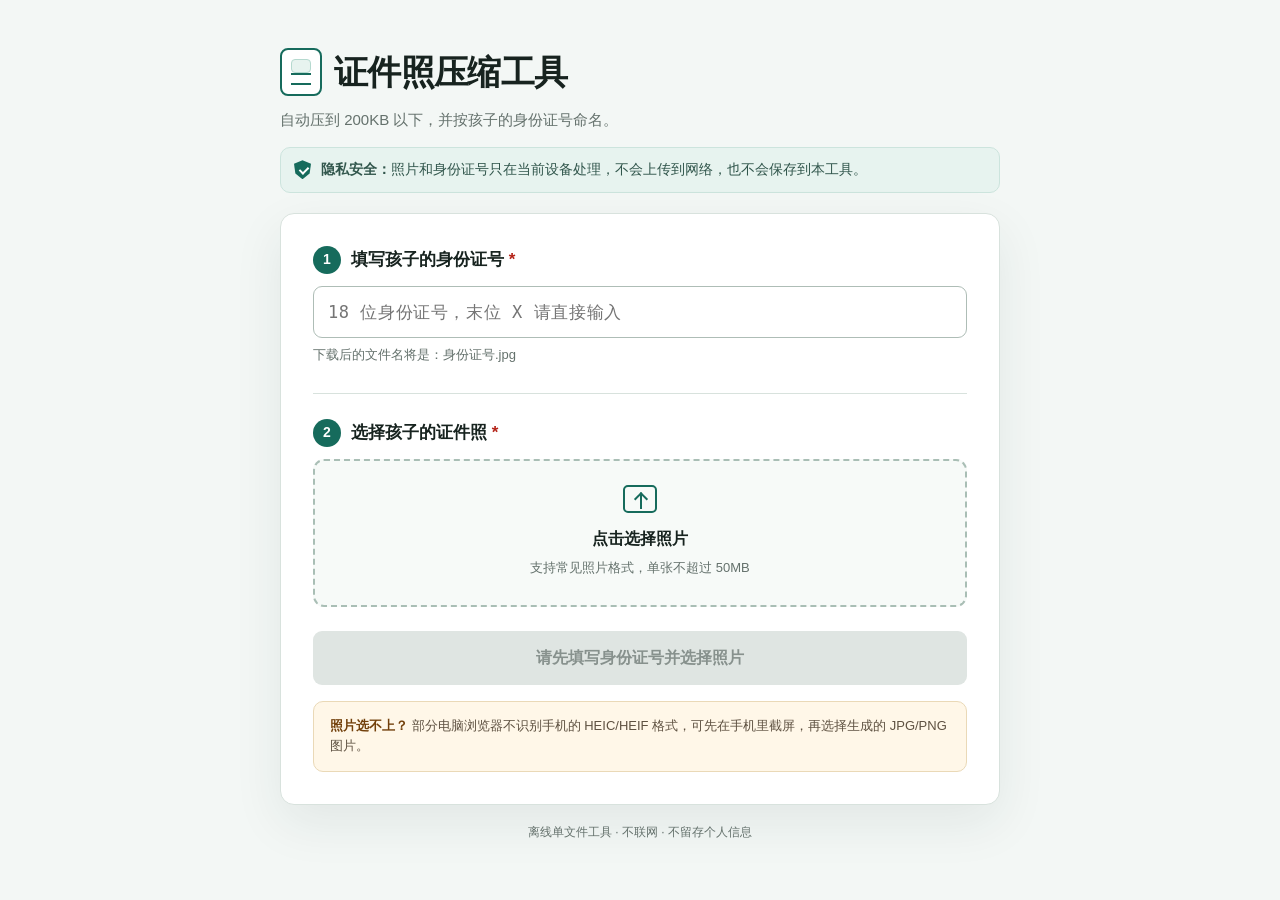
==== tools/id-photo-compressor/index.html @ 07c7fc2b "feat: add mobile ID photo compressor" ====
<!doctype html>
<html lang="zh-CN">
<head>
  <meta charset="utf-8">
  <meta name="viewport" content="width=device-width, initial-scale=1, viewport-fit=cover">
  <meta name="color-scheme" content="light">
  <meta name="theme-color" content="#166b5c">
  <meta name="referrer" content="no-referrer">
  <meta name="robots" content="noindex,nofollow,noarchive">
  <meta name="mobile-web-app-capable" content="yes">
  <meta name="apple-mobile-web-app-capable" content="yes">
  <meta name="apple-mobile-web-app-status-bar-style" content="default">
  <meta name="apple-mobile-web-app-title" content="证件照压缩">
  <meta http-equiv="Content-Security-Policy" content="default-src 'none'; img-src 'self' blob: data:; script-src 'unsafe-inline'; style-src 'unsafe-inline'; connect-src 'none'; font-src 'none'; object-src 'none'; base-uri 'none'; form-action 'none'">
  <title>证件照压缩工具</title>
  <style>
    :root {
      --page: #f3f7f5;
      --surface: #ffffff;
      --surface-soft: #f7faf8;
      --ink: #17231f;
      --muted: #64716c;
      --line: #d8e2dd;
      --primary: #166b5c;
      --primary-hover: #10574b;
      --primary-soft: #e7f3ef;
      --success: #157347;
      --success-soft: #eaf6ef;
      --danger: #b42318;
      --danger-soft: #fff0ee;
      --warning: #8a4b08;
      --warning-soft: #fff7e8;
      --focus: #70c5b3;
      --radius: 14px;
      --shadow: 0 18px 50px rgba(25, 54, 45, 0.08);
      --font: -apple-system, BlinkMacSystemFont, "Segoe UI", "Microsoft YaHei", "PingFang SC", Arial, sans-serif;
    }

    * {
      box-sizing: border-box;
    }

    html {
      min-width: 320px;
      background: var(--page);
    }

    body {
      margin: 0;
      min-height: 100vh;
      color: var(--ink);
      background: var(--page);
      font-family: var(--font);
      font-size: 16px;
      line-height: 1.55;
      -webkit-font-smoothing: antialiased;
    }

    button,
    input {
      font: inherit;
    }

    button,
    .upload-box,
    .download-link {
      -webkit-tap-highlight-color: transparent;
    }

    .page-shell {
      width: min(100% - 28px, 680px);
      margin: 0 auto;
      padding: 36px 0 30px;
    }

    .masthead {
      margin-bottom: 20px;
    }

    .brand-row {
      display: flex;
      align-items: center;
      gap: 12px;
      margin-bottom: 12px;
    }

    .brand-mark {
      position: relative;
      flex: 0 0 auto;
      width: 42px;
      height: 48px;
      border: 2px solid var(--primary);
      border-radius: 8px;
      background: var(--surface);
    }

    .brand-mark::before {
      content: "";
      position: absolute;
      left: 9px;
      right: 9px;
      top: 9px;
      height: 12px;
      border-radius: 4px;
      background: var(--primary-soft);
      border: 1px solid #b5d9cf;
    }

    .brand-mark::after {
      content: "";
      position: absolute;
      left: 9px;
      right: 9px;
      bottom: 9px;
      height: 8px;
      border-top: 2px solid var(--primary);
      border-bottom: 2px solid var(--primary);
    }

    h1 {
      margin: 0;
      font-size: clamp(25px, 5vw, 34px);
      line-height: 1.2;
      letter-spacing: -0.02em;
    }

    .subtitle {
      margin: 0;
      color: var(--muted);
      font-size: 15px;
    }

    .privacy-strip {
      display: flex;
      align-items: flex-start;
      gap: 10px;
      margin-top: 16px;
      padding: 11px 13px;
      color: #31564c;
      background: var(--primary-soft);
      border: 1px solid #cce4dd;
      border-radius: 10px;
      font-size: 14px;
    }

    .shield {
      position: relative;
      flex: 0 0 auto;
      width: 17px;
      height: 19px;
      margin-top: 1px;
      background: var(--primary);
      clip-path: polygon(50% 0, 100% 18%, 92% 70%, 50% 100%, 8% 70%, 0 18%);
    }

    .shield::after {
      content: "";
      position: absolute;
      left: 7px;
      top: 5px;
      width: 4px;
      height: 7px;
      border: solid #fff;
      border-width: 0 2px 2px 0;
      transform: rotate(45deg);
    }

    .panel {
      padding: 26px;
      background: var(--surface);
      border: 1px solid var(--line);
      border-radius: var(--radius);
      box-shadow: var(--shadow);
    }

    .field-group + .field-group {
      margin-top: 26px;
      padding-top: 25px;
      border-top: 1px solid var(--line);
    }

    .field-heading {
      display: flex;
      align-items: center;
      gap: 10px;
      margin-bottom: 12px;
      font-size: 17px;
      font-weight: 700;
    }

    .step-number {
      display: inline-grid;
      place-items: center;
      flex: 0 0 auto;
      width: 28px;
      height: 28px;
      color: #fff;
      background: var(--primary);
      border-radius: 50%;
      font-size: 14px;
    }

    .required {
      color: var(--danger);
    }

    .id-input {
      width: 100%;
      min-height: 50px;
      padding: 12px 14px;
      color: var(--ink);
      background: #fff;
      border: 1px solid #aebdb6;
      border-radius: 9px;
      outline: none;
      font-family: ui-monospace, "Cascadia Mono", Consolas, monospace;
      font-size: 17px;
      letter-spacing: 0.035em;
      text-transform: uppercase;
    }

    .id-input:hover {
      border-color: #80958b;
    }

    .id-input:focus {
      border-color: var(--primary);
      box-shadow: 0 0 0 4px rgba(22, 107, 92, 0.14);
    }

    .id-input[aria-invalid="true"] {
      border-color: var(--danger);
    }

    .field-hint {
      min-height: 22px;
      margin: 7px 0 0;
      color: var(--muted);
      font-size: 13px;
    }

    .field-hint.is-error {
      color: var(--danger);
    }

    .field-hint.is-valid {
      color: var(--success);
      font-weight: 600;
    }

    .file-input {
      position: absolute;
      width: 1px;
      height: 1px;
      overflow: hidden;
      clip: rect(0 0 0 0);
      clip-path: inset(50%);
      white-space: nowrap;
    }

    .upload-box {
      display: grid;
      justify-items: center;
      min-height: 148px;
      padding: 24px 18px;
      color: var(--ink);
      background: var(--surface-soft);
      border: 2px dashed #a9beb5;
      border-radius: 11px;
      cursor: pointer;
      text-align: center;
      transition: border-color 160ms ease, background-color 160ms ease;
    }

    .upload-box:hover,
    .upload-box.is-dragging {
      background: #edf7f3;
      border-color: var(--primary);
    }

    .file-input:focus-visible + .upload-box {
      outline: 3px solid var(--focus);
      outline-offset: 3px;
    }

    .upload-icon {
      position: relative;
      width: 34px;
      height: 28px;
      margin-bottom: 11px;
      border: 2px solid var(--primary);
      border-radius: 5px;
    }

    .upload-icon::before {
      content: "";
      position: absolute;
      left: 11px;
      top: 7px;
      width: 8px;
      height: 8px;
      border-left: 2px solid var(--primary);
      border-top: 2px solid var(--primary);
      transform: rotate(45deg);
    }

    .upload-icon::after {
      content: "";
      position: absolute;
      left: 15px;
      top: 7px;
      width: 2px;
      height: 15px;
      background: var(--primary);
    }

    .upload-title {
      font-weight: 700;
    }

    .upload-note {
      margin-top: 4px;
      color: var(--muted);
      font-size: 13px;
    }

    .preview-card {
      display: none;
      grid-template-columns: 92px minmax(0, 1fr);
      gap: 14px;
      align-items: center;
      margin-top: 14px;
      padding: 12px;
      background: var(--surface-soft);
      border: 1px solid var(--line);
      border-radius: 10px;
    }

    .preview-card.is-visible {
      display: grid;
    }

    .preview-image-wrap {
      display: grid;
      place-items: center;
      width: 92px;
      height: 112px;
      overflow: hidden;
      background: #e6ece9;
      border: 1px solid #ccd8d2;
      border-radius: 7px;
    }

    .preview-image {
      width: 100%;
      height: 100%;
      object-fit: contain;
      background: #fff;
    }

    .file-name {
      margin: 0 0 5px;
      overflow-wrap: anywhere;
      font-weight: 700;
    }

    .file-detail {
      margin: 0;
      color: var(--muted);
      font-size: 13px;
    }

    .replace-button {
      min-height: 44px;
      margin-top: 8px;
      padding: 7px 0;
      color: var(--primary);
      background: transparent;
      border: 0;
      cursor: pointer;
      font-weight: 700;
      text-decoration: underline;
      text-underline-offset: 3px;
    }

    .primary-button {
      width: 100%;
      min-height: 54px;
      margin-top: 24px;
      padding: 13px 18px;
      color: #fff;
      background: var(--primary);
      border: 0;
      border-radius: 9px;
      cursor: pointer;
      font-weight: 700;
      transition: background-color 150ms ease, transform 100ms ease;
    }

    .primary-button:hover:not(:disabled) {
      background: var(--primary-hover);
    }

    .primary-button:active:not(:disabled) {
      transform: translateY(1px);
    }

    .primary-button:disabled {
      color: #87918d;
      background: #dfe5e2;
      cursor: not-allowed;
    }

    .primary-button.is-busy {
      cursor: wait;
    }

    .primary-button:focus-visible,
    .replace-button:focus-visible,
    .download-link:focus-visible {
      outline: 3px solid var(--focus);
      outline-offset: 3px;
    }

    .alert {
      display: none;
      margin-top: 14px;
      padding: 11px 13px;
      border-radius: 9px;
      font-size: 14px;
    }

    .alert.is-visible {
      display: block;
    }

    .alert.is-error {
      color: var(--danger);
      background: var(--danger-soft);
      border: 1px solid #f2c8c4;
    }

    .alert.is-info {
      color: #31564c;
      background: var(--primary-soft);
      border: 1px solid #cce4dd;
    }

    .result-card {
      display: none;
      margin-top: 16px;
      padding: 16px;
      background: var(--success-soft);
      border: 1px solid #bde1ca;
      border-radius: 10px;
    }

    .result-card.is-visible {
      display: block;
    }

    .result-title {
      display: flex;
      align-items: center;
      gap: 9px;
      margin: 0 0 7px;
      color: var(--success);
      font-weight: 800;
    }

    .check-mark {
      position: relative;
      flex: 0 0 auto;
      width: 22px;
      height: 22px;
      background: var(--success);
      border-radius: 50%;
    }

    .check-mark::after {
      content: "";
      position: absolute;
      left: 7px;
      top: 4px;
      width: 6px;
      height: 10px;
      border: solid #fff;
      border-width: 0 2px 2px 0;
      transform: rotate(45deg);
    }

    .result-meta,
    .result-note {
      margin: 0;
      color: #355449;
      font-size: 14px;
    }

    .result-filename {
      overflow-wrap: anywhere;
      font-family: ui-monospace, "Cascadia Mono", Consolas, monospace;
      font-weight: 700;
    }

    .download-link,
    .share-button {
      display: inline-flex;
      align-items: center;
      justify-content: center;
      min-height: 46px;
      margin-top: 13px;
      padding: 9px 16px;
      color: #fff;
      background: var(--success);
      border-radius: 8px;
      font-weight: 700;
      text-decoration: none;
    }

    .result-actions {
      display: flex;
      flex-wrap: wrap;
      gap: 10px;
      margin-top: 13px;
    }

    .result-actions .download-link,
    .result-actions .share-button {
      margin-top: 0;
    }

    .share-button {
      border: 0;
      cursor: pointer;
    }

    .share-button[hidden] {
      display: none;
    }

    .result-note {
      margin-top: 10px;
      color: var(--warning);
      font-size: 12px;
    }

    .help-box {
      margin-top: 16px;
      padding: 14px 16px;
      color: #5e5141;
      background: var(--warning-soft);
      border: 1px solid #ead9b7;
      border-radius: 10px;
      font-size: 13px;
    }

    .help-box strong {
      color: #72400b;
    }

    .footer {
      padding: 18px 8px 0;
      color: var(--muted);
      font-size: 12px;
      text-align: center;
    }

    .noscript {
      margin: 18px auto;
      padding: 14px;
      color: var(--danger);
      background: var(--danger-soft);
      border: 1px solid #f2c8c4;
      border-radius: 10px;
    }

    @media (max-width: 480px) {
      .page-shell {
        width: min(100% - 20px, 680px);
        padding-top: 22px;
      }

      .panel {
        padding: 20px 16px;
      }

      .preview-card {
        grid-template-columns: 76px minmax(0, 1fr);
      }

      .preview-image-wrap {
        width: 76px;
        height: 96px;
      }
    }

    @media (min-width: 768px) {
      .page-shell {
        padding-top: 48px;
      }

      .panel {
        padding: 32px;
      }
    }

    @media (min-width: 1024px) {
      .page-shell {
        width: 720px;
      }
    }

    @media (min-width: 1440px) {
      .page-shell {
        padding-top: 64px;
      }
    }

    @media (prefers-reduced-motion: reduce) {
      *,
      *::before,
      *::after {
        scroll-behavior: auto;
        transition-duration: 0.01ms;
      }
    }

    @media print {
      body {
        background: #fff;
      }

      .panel {
        box-shadow: none;
      }
    }
  </style>
</head>
<body>
  <div class="page-shell">
    <header class="masthead">
      <div class="brand-row">
        <span class="brand-mark" aria-hidden="true"></span>
        <h1>证件照压缩工具</h1>
      </div>
      <p class="subtitle">自动压到 200KB 以下，并按孩子的身份证号命名。</p>
      <div class="privacy-strip" role="note">
        <span class="shield" aria-hidden="true"></span>
        <span><strong>隐私安全：</strong>照片和身份证号只在当前设备处理，不会上传到网络，也不会保存到本工具。</span>
      </div>
    </header>

    <main>
      <section class="panel" aria-labelledby="tool-title">
        <h2 id="tool-title" style="position:absolute;width:1px;height:1px;overflow:hidden;clip:rect(0 0 0 0);">压缩并命名证件照</h2>

        <div class="field-group">
          <label class="field-heading" for="idNumber">
            <span class="step-number" aria-hidden="true">1</span>
            <span>填写孩子的身份证号 <span class="required" aria-hidden="true">*</span></span>
          </label>
          <input
            class="id-input"
            id="idNumber"
            name="idNumber"
            type="text"
            inputmode="text"
            autocomplete="off"
            autocapitalize="characters"
            spellcheck="false"
            maxlength="18"
            placeholder="18 位身份证号，末位 X 请直接输入"
            aria-describedby="idHint"
            aria-required="true"
            aria-invalid="false"
          >
          <p class="field-hint" id="idHint">下载后的文件名将是：身份证号.jpg</p>
        </div>

        <div class="field-group">
          <div class="field-heading" id="photoLabel">
            <span class="step-number" aria-hidden="true">2</span>
            <span>选择孩子的证件照 <span class="required" aria-hidden="true">*</span></span>
          </div>
          <input class="file-input" id="photoInput" type="file" accept="image/*,.jpg,.jpeg,.png,.webp,.bmp,.heic,.heif" aria-labelledby="photoLabel uploadText">
          <label class="upload-box" id="uploadBox" for="photoInput">
            <span class="upload-icon" aria-hidden="true"></span>
            <span class="upload-title" id="uploadText">点击选择照片</span>
            <span class="upload-note">支持常见照片格式，单张不超过 50MB</span>
          </label>

          <div class="preview-card" id="previewCard" aria-live="polite">
            <div class="preview-image-wrap">
              <img class="preview-image" id="previewImage" alt="已选择证件照的预览">
            </div>
            <div>
              <p class="file-name" id="fileName"></p>
              <p class="file-detail" id="fileDetail"></p>
              <button class="replace-button" id="replaceButton" type="button">重新选择照片</button>
            </div>
          </div>
        </div>

        <button class="primary-button" id="compressButton" type="button" disabled>请先填写身份证号并选择照片</button>

        <div class="alert" id="alertBox" role="status" aria-live="polite"></div>

        <div class="result-card" id="resultCard" aria-live="polite">
          <p class="result-title"><span class="check-mark" aria-hidden="true"></span><span id="resultTitleText">压缩完成</span></p>
          <p class="result-meta">文件：<span class="result-filename" id="resultFilename"></span></p>
          <p class="result-meta">大小：<strong id="resultSize"></strong>；尺寸：<span id="resultDimensions"></span></p>
          <div class="result-actions">
            <button class="share-button" id="shareButton" type="button" hidden>保存到手机或分享</button>
            <a class="download-link" id="downloadAgain" href="#" download>再次下载</a>
          </div>
          <p class="result-note">若浏览器因已有同名文件而加上“(1)”，请删除旧文件后再下载，确保文件名只有身份证号。</p>
        </div>

        <div class="help-box" role="note">
          <strong>照片选不上？</strong> 部分电脑浏览器不识别手机的 HEIC/HEIF 格式，可先在手机里截屏，再选择生成的 JPG/PNG 图片。
        </div>
      </section>
    </main>

    <footer class="footer">离线单文件工具 · 不联网 · 不留存个人信息</footer>
    <noscript><div class="noscript">浏览器未开启 JavaScript，无法压缩照片。请换用 Edge、Chrome 或 Safari 打开。</div></noscript>
  </div>

  <canvas id="workCanvas" hidden></canvas>

  <script>
    (() => {
      "use strict";

      // 195 KiB = 199,680 bytes，低于采用十进制计算的 200 KB，给上传系统留安全余量。
      const TARGET_BYTES = 195 * 1024;
      const MAX_INPUT_BYTES = 50 * 1024 * 1024;
      const MAX_LONG_EDGE = 1600;
      const MIN_QUALITY = 0.42;
      const MAX_QUALITY = 0.94;

      const idInput = document.getElementById("idNumber");
      const idHint = document.getElementById("idHint");
      const fileInput = document.getElementById("photoInput");
      const uploadBox = document.getElementById("uploadBox");
      const previewCard = document.getElementById("previewCard");
      const previewImage = document.getElementById("previewImage");
      const fileName = document.getElementById("fileName");
      const fileDetail = document.getElementById("fileDetail");
      const replaceButton = document.getElementById("replaceButton");
      const compressButton = document.getElementById("compressButton");
      const alertBox = document.getElementById("alertBox");
      const resultCard = document.getElementById("resultCard");
      const resultTitleText = document.getElementById("resultTitleText");
      const resultFilename = document.getElementById("resultFilename");
      const resultSize = document.getElementById("resultSize");
      const resultDimensions = document.getElementById("resultDimensions");
      const shareButton = document.getElementById("shareButton");
      const downloadAgain = document.getElementById("downloadAgain");
      const workCanvas = document.getElementById("workCanvas");

      let selectedFile = null;
      let previewUrl = "";
      let resultUrl = "";
      let resultFile = null;
      let busy = false;
      let idTouched = false;

      function formatBytes(bytes) {
        if (!Number.isFinite(bytes) || bytes < 0) return "未知";
        if (bytes < 1024) return `${bytes} B`;
        return `${(bytes / 1024).toFixed(1)} KB`;
      }

      function normalizeId(value) {
        return value
          .toUpperCase()
          .replace(/[\s-]+/g, "")
          .replace(/[^0-9X]/g, "")
          .slice(0, 18);
      }

      function validateIdCard(value) {
        if (!value) return { valid: false, message: "请输入孩子的 18 位身份证号。" };
        if (value.length < 18) return { valid: false, message: `还需输入 ${18 - value.length} 位。` };
        if (!/^\d{17}[0-9X]$/.test(value)) return { valid: false, message: "身份证号格式不正确：前 17 位应为数字，末位可以是数字或 X。" };
        if (/^0{6}/.test(value)) return { valid: false, message: "身份证号前 6 位地区码不正确，请核对。" };

        const birth = value.slice(6, 14);
        const year = Number(birth.slice(0, 4));
        const month = Number(birth.slice(4, 6));
        const day = Number(birth.slice(6, 8));
        const birthDate = new Date(Date.UTC(year, month - 1, day));
        const today = new Date();
        const dateMatches = birthDate.getUTCFullYear() === year
          && birthDate.getUTCMonth() === month - 1
          && birthDate.getUTCDate() === day;
        const isFuture = birthDate.getTime() > Date.UTC(today.getFullYear(), today.getMonth(), today.getDate());

        if (!dateMatches || year < 1900 || isFuture) {
          return { valid: false, message: "身份证号中的出生日期不正确，请核对。" };
        }

        if (value.slice(14, 17) === "000") {
          return { valid: false, message: "身份证号顺序码不正确，请核对。" };
        }

        const weights = [7, 9, 10, 5, 8, 4, 2, 1, 6, 3, 7, 9, 10, 5, 8, 4, 2];
        const checks = ["1", "0", "X", "9", "8", "7", "6", "5", "4", "3", "2"];
        const sum = weights.reduce((total, weight, index) => total + Number(value[index]) * weight, 0);
        if (checks[sum % 11] !== value[17]) {
          return { valid: false, message: "身份证号校验位不正确，请逐位核对。" };
        }

        return { valid: true, message: "身份证号格式正确，文件将按此号码命名。" };
      }

      function setIdHint(forceError = false) {
        const result = validateIdCard(idInput.value);
        const showError = idTouched || forceError || idInput.value.length === 18;
        idInput.setAttribute("aria-invalid", String(!result.valid && showError));
        idHint.className = "field-hint";

        if (result.valid) {
          idHint.textContent = result.message;
          idHint.classList.add("is-valid");
        } else if (showError) {
          idHint.textContent = result.message;
          idHint.classList.add("is-error");
        } else {
          idHint.textContent = idInput.value ? result.message : "下载后的文件名将是：身份证号.jpg";
        }

        return result.valid;
      }

      function setAlert(message = "", type = "info") {
        alertBox.textContent = message;
        alertBox.className = "alert";
        if (message) alertBox.classList.add("is-visible", type === "error" ? "is-error" : "is-info");
      }

      function clearResult() {
        if (resultUrl) URL.revokeObjectURL(resultUrl);
        resultUrl = "";
        resultFile = null;
        resultCard.classList.remove("is-visible");
        shareButton.hidden = true;
        downloadAgain.removeAttribute("href");
      }

      function updateActionState() {
        const idValid = validateIdCard(idInput.value).valid;
        const ready = idValid && selectedFile && previewImage.complete && previewImage.naturalWidth > 0 && !busy;
        compressButton.disabled = !ready;

        if (busy) {
          compressButton.textContent = "正在压缩，请稍候…";
        } else if (!idValid && !selectedFile) {
          compressButton.textContent = "请先填写身份证号并选择照片";
        } else if (!idValid) {
          compressButton.textContent = "请先核对身份证号";
        } else if (!selectedFile) {
          compressButton.textContent = "请先选择证件照";
        } else {
          compressButton.textContent = "压缩照片（自动按身份证号命名）";
        }
      }

      function waitForImage(image) {
        return new Promise((resolve, reject) => {
          if (image.complete && image.naturalWidth > 0) {
            resolve();
            return;
          }
          image.addEventListener("load", resolve, { once: true });
          image.addEventListener("error", () => reject(new Error("浏览器无法读取这张照片。")), { once: true });
        });
      }

      async function useFile(file) {
        setAlert();
        clearResult();

        if (!file) return;
        if (file.size > MAX_INPUT_BYTES) {
          selectedFile = null;
          setAlert("照片超过 50MB，请先在相册中裁剪或截屏后再试。", "error");
          updateActionState();
          return;
        }

        const looksLikeImage = file.type.startsWith("image/") || /\.(jpe?g|png|webp|bmp|heic|heif)$/i.test(file.name);
        if (!looksLikeImage) {
          selectedFile = null;
          setAlert("请选择照片文件，不要选择 Word、PDF 或压缩包。", "error");
          updateActionState();
          return;
        }

        if (previewUrl) URL.revokeObjectURL(previewUrl);
        previewUrl = URL.createObjectURL(file);
        previewImage.removeAttribute("src");
        previewImage.src = previewUrl;

        try {
          await waitForImage(previewImage);
          selectedFile = file;
          fileName.textContent = file.name || "已选择照片";
          fileDetail.textContent = `原图 ${formatBytes(file.size)} · ${previewImage.naturalWidth} × ${previewImage.naturalHeight} 像素`;
          previewCard.classList.add("is-visible");
          uploadBox.style.display = "none";
        } catch (error) {
          selectedFile = null;
          previewCard.classList.remove("is-visible");
          uploadBox.style.display = "grid";
          setAlert("浏览器无法读取这张照片。若为 HEIC/HEIF，请先截屏或转换成 JPG 后再选择。", "error");
        }

        updateActionState();
      }

      function canvasToJpeg(canvas, quality) {
        return new Promise((resolve, reject) => {
          canvas.toBlob((blob) => {
            if (blob) resolve(blob);
            else reject(new Error("浏览器生成 JPG 失败，请换用 Edge、Chrome 或 Safari。"));
          }, "image/jpeg", quality);
        });
      }

      function drawImageAtSize(source, width, height) {
        workCanvas.width = width;
        workCanvas.height = height;
        const context = workCanvas.getContext("2d", { alpha: false });
        if (!context) throw new Error("浏览器无法创建图片画布。请关闭其他大型应用后重试。");
        context.save();
        context.fillStyle = "#ffffff";
        context.fillRect(0, 0, width, height);
        context.imageSmoothingEnabled = true;
        context.imageSmoothingQuality = "high";
        context.drawImage(source, 0, 0, width, height);
        context.restore();
      }

      async function findBestJpegForCurrentSize() {
        const highBlob = await canvasToJpeg(workCanvas, MAX_QUALITY);
        if (highBlob.size <= TARGET_BYTES) {
          return { blob: highBlob, quality: MAX_QUALITY };
        }

        const lowBlob = await canvasToJpeg(workCanvas, MIN_QUALITY);
        if (lowBlob.size > TARGET_BYTES) return null;

        let bestBlob = lowBlob;
        let bestQuality = MIN_QUALITY;
        let low = MIN_QUALITY;
        let high = MAX_QUALITY;

        for (let attempt = 0; attempt < 9; attempt += 1) {
          const quality = (low + high) / 2;
          const blob = await canvasToJpeg(workCanvas, quality);
          if (blob.size <= TARGET_BYTES) {
            bestBlob = blob;
            bestQuality = quality;
            low = quality;
          } else {
            high = quality;
          }
        }

        return { blob: bestBlob, quality: bestQuality };
      }

      async function compressPhoto(source) {
        const sourceWidth = source.naturalWidth;
        const sourceHeight = source.naturalHeight;
        if (!sourceWidth || !sourceHeight) throw new Error("无法读取照片尺寸，请重新选择照片。");

        const initialScale = Math.min(1, MAX_LONG_EDGE / Math.max(sourceWidth, sourceHeight));
        let width = Math.max(1, Math.round(sourceWidth * initialScale));
        let height = Math.max(1, Math.round(sourceHeight * initialScale));

        for (let pass = 0; pass < 16; pass += 1) {
          drawImageAtSize(source, width, height);
          const encoded = await findBestJpegForCurrentSize();
          if (encoded && encoded.blob.size <= TARGET_BYTES) {
            return {
              blob: encoded.blob,
              width,
              height,
              quality: encoded.quality
            };
          }

          const nextWidth = Math.max(160, Math.floor(width * 0.84));
          const nextHeight = Math.max(160, Math.floor(height * 0.84));
          if (nextWidth === width && nextHeight === height) break;
          width = nextWidth;
          height = nextHeight;
        }

        throw new Error("这张照片内容过于复杂，未能安全压到 200KB 以下。请先裁剪照片边缘后再试。");
      }

      function prepareDownload(blob, filename) {
        if (resultUrl) URL.revokeObjectURL(resultUrl);
        resultUrl = URL.createObjectURL(blob);
        resultFile = new File([blob], filename, { type: "image/jpeg" });
        downloadAgain.href = resultUrl;
        downloadAgain.download = filename;

        let canShare = false;
        try {
          canShare = typeof navigator.share === "function"
            && typeof navigator.canShare === "function"
            && navigator.canShare({ files: [resultFile] });
          shareButton.hidden = !canShare;
        } catch {
          shareButton.hidden = true;
        }

        if (!canShare) {
          const temporaryLink = document.createElement("a");
          temporaryLink.href = resultUrl;
          temporaryLink.download = filename;
          temporaryLink.style.display = "none";
          document.body.appendChild(temporaryLink);
          temporaryLink.click();
          temporaryLink.remove();
        }

        return canShare;
      }

      shareButton.addEventListener("click", async () => {
        if (!resultFile || typeof navigator.share !== "function") return;
        try {
          await navigator.share({
            files: [resultFile],
            title: "孩子证件照"
          });
        } catch (error) {
          if (!(error instanceof DOMException && error.name === "AbortError")) {
            setAlert("手机分享未成功，请点击“再次下载”保存照片。", "error");
          }
        }
      });

      idInput.addEventListener("input", () => {
        const normalized = normalizeId(idInput.value);
        if (idInput.value !== normalized) idInput.value = normalized;
        setIdHint();
        clearResult();
        setAlert();
        updateActionState();
      });

      idInput.addEventListener("blur", () => {
        idTouched = true;
        setIdHint();
      });

      fileInput.addEventListener("change", () => {
        useFile(fileInput.files && fileInput.files[0]);
      });

      replaceButton.addEventListener("click", () => fileInput.click());

      ["dragenter", "dragover"].forEach((eventName) => {
        uploadBox.addEventListener(eventName, (event) => {
          event.preventDefault();
          uploadBox.classList.add("is-dragging");
        });
      });

      ["dragleave", "drop"].forEach((eventName) => {
        uploadBox.addEventListener(eventName, (event) => {
          event.preventDefault();
          uploadBox.classList.remove("is-dragging");
        });
      });

      uploadBox.addEventListener("drop", (event) => {
        const file = event.dataTransfer && event.dataTransfer.files && event.dataTransfer.files[0];
        useFile(file);
      });

      compressButton.addEventListener("click", async () => {
        idTouched = true;
        const idValid = setIdHint(true);
        if (!idValid) {
          idInput.focus();
          updateActionState();
          return;
        }
        if (!selectedFile) {
          setAlert("请先选择孩子的证件照。", "error");
          fileInput.focus();
          return;
        }

        const validatedId = idInput.value;
        busy = true;
        idInput.disabled = true;
        fileInput.disabled = true;
        replaceButton.disabled = true;
        clearResult();
        setAlert("正在压缩照片，请不要关闭页面…", "info");
        compressButton.classList.add("is-busy");
        updateActionState();

        await new Promise((resolve) => requestAnimationFrame(() => requestAnimationFrame(resolve)));

        try {
          const result = await compressPhoto(previewImage);
          const outputName = `${validatedId}.jpg`;
          const requiresSaveTap = prepareDownload(result.blob, outputName);
          resultTitleText.textContent = requiresSaveTap
            ? "压缩完成，请保存照片"
            : "压缩完成，照片已开始下载";
          resultFilename.textContent = outputName;
          resultSize.textContent = formatBytes(result.blob.size);
          resultDimensions.textContent = `${result.width} × ${result.height} 像素`;
          resultCard.classList.add("is-visible");
          setAlert();
          resultCard.scrollIntoView({ behavior: "smooth", block: "nearest" });
        } catch (error) {
          const message = error instanceof Error ? error.message : "压缩失败，请重新选择照片后再试。";
          setAlert(message, "error");
        } finally {
          busy = false;
          idInput.disabled = false;
          fileInput.disabled = false;
          replaceButton.disabled = false;
          compressButton.classList.remove("is-busy");
          updateActionState();
        }
      });

      window.addEventListener("beforeunload", () => {
        if (previewUrl) URL.revokeObjectURL(previewUrl);
        if (resultUrl) URL.revokeObjectURL(resultUrl);
      });

      setIdHint();
      updateActionState();
    })();
  </script>
</body>
</html>
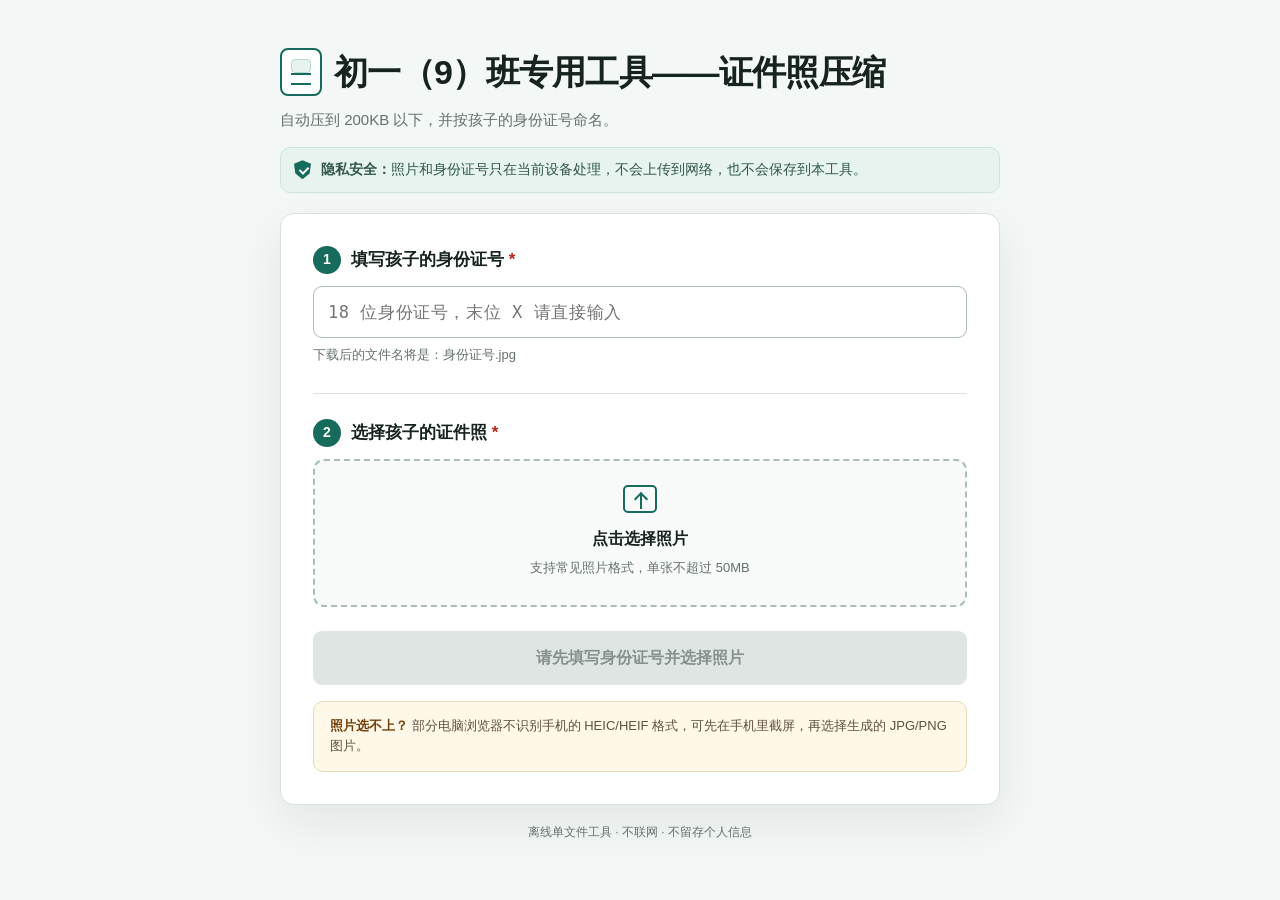
==== commit 5eb7bab3: "chore: rename photo compressor for class 9" ====
--- a/tools/id-photo-compressor/index.html
+++ b/tools/id-photo-compressor/index.html
@@ -10,9 +10,10 @@
   <meta name="mobile-web-app-capable" content="yes">
   <meta name="apple-mobile-web-app-capable" content="yes">
   <meta name="apple-mobile-web-app-status-bar-style" content="default">
-  <meta name="apple-mobile-web-app-title" content="证件照压缩">
+  <meta name="apple-mobile-web-app-title" content="初一（9）班专用工具——证件照压缩">
   <meta http-equiv="Content-Security-Policy" content="default-src 'none'; img-src 'self' blob: data:; script-src 'unsafe-inline'; style-src 'unsafe-inline'; connect-src 'none'; font-src 'none'; object-src 'none'; base-uri 'none'; form-action 'none'">
-  <title>证件照压缩工具</title>
+  <link rel="icon" href="data:image/svg+xml,%3Csvg xmlns='http://www.w3.org/2000/svg' viewBox='0 0 64 64'%3E%3Crect x='10' y='5' width='44' height='54' rx='9' fill='%23fff' stroke='%23166b5c' stroke-width='4'/%3E%3Crect x='20' y='16' width='24' height='16' rx='4' fill='%23e7f3ef'/%3E%3Cpath d='M20 41h24M20 49h24' stroke='%23166b5c' stroke-width='4'/%3E%3C/svg%3E">
+  <title>初一（9）班专用工具——证件照压缩</title>
   <style>
     :root {
       --page: #f3f7f5;
@@ -641,7 +642,7 @@
     <header class="masthead">
       <div class="brand-row">
         <span class="brand-mark" aria-hidden="true"></span>
-        <h1>证件照压缩工具</h1>
+        <h1>初一（9）班专用工具——证件照压缩</h1>
       </div>
       <p class="subtitle">自动压到 200KB 以下，并按孩子的身份证号命名。</p>
       <div class="privacy-strip" role="note">
